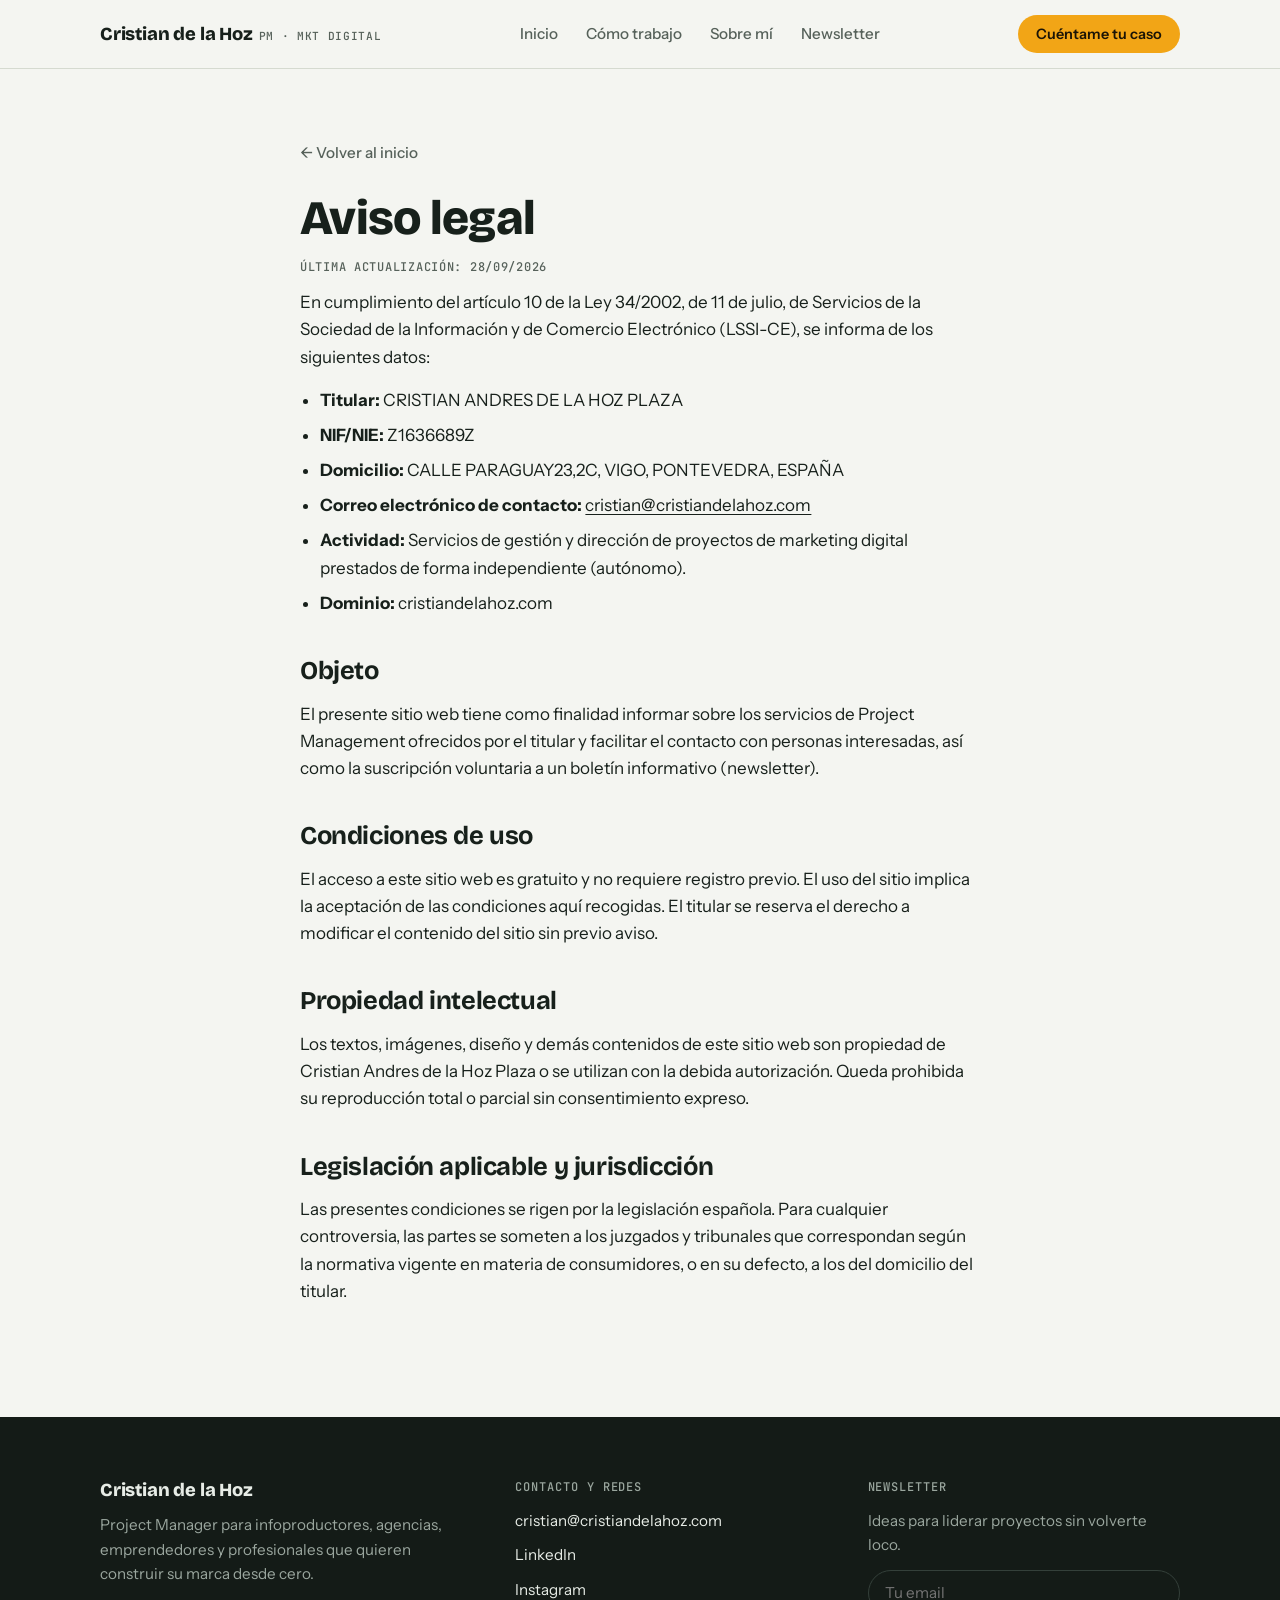
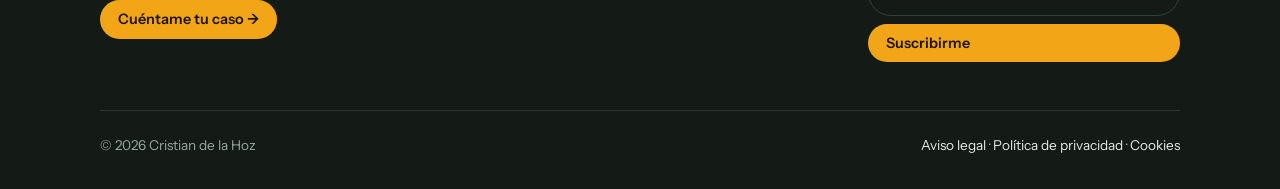
==== aviso-legal.html @ 1de2e6eb "Añade páginas de aviso legal, privacidad y cookies, enlazadas desde el footer y formularios Los esti" ====
<!doctype html>
<html lang="es">
<head>
<meta charset="utf-8">
<meta name="viewport" content="width=device-width, initial-scale=1, viewport-fit=cover">
<title>Aviso legal · Cristian de la Hoz</title>
<meta name="description" content="Aviso legal de cristiandelahoz.com: datos del titular y condiciones de uso del sitio web.">
<link rel="preconnect" href="https://fonts.googleapis.com">
<link rel="preconnect" href="https://fonts.gstatic.com" crossorigin>
<link rel="stylesheet" href="https://fonts.googleapis.com/css2?family=Bricolage+Grotesque:opsz,wght@12..96,500;12..96,700;12..96,800&family=Instrument+Sans:wght@400;500;600&family=JetBrains+Mono:wght@400;500&display=swap">
<link rel="stylesheet" href="css/styles.css">
</head>
<body>

<header>
  <div class="wrap nav">
    <a class="logo" href="index.html">Cristian de la Hoz<span>PM · MKT DIGITAL</span></a>
    <nav aria-label="Principal">
      <ul class="menu" id="menu">
        <li><a href="index.html">Inicio</a></li>
        <li><a href="index.html#como-trabajo">Cómo trabajo</a></li>
        <li><a href="index.html#sobre-mi">Sobre mí</a></li>
        <li><a href="index.html#newsletter">Newsletter</a></li>
      </ul>
    </nav>
    <div class="nav-right">
      <a class="btn btn-primary btn-sm" href="index.html#caso" data-cta="header">Cuéntame tu caso</a>
      <button class="burger" id="burger" aria-label="Abrir menú" aria-expanded="false" aria-controls="menu">
        <svg width="20" height="20" viewBox="0 0 20 20" fill="none" stroke="currentColor" stroke-width="2"><path d="M3 6h14M3 14h14"/></svg>
      </button>
    </div>
  </div>
</header>

<main class="legal-page">
  <article class="wrap prose">
    <a class="back" href="index.html">← Volver al inicio</a>
    <h1>Aviso legal</h1>
    <p class="updated">Última actualización: 28/09/2026</p>

    <p>En cumplimiento del artículo 10 de la Ley 34/2002, de 11 de julio, de Servicios de la Sociedad de la Información y de Comercio Electrónico (LSSI-CE), se informa de los siguientes datos:</p>
    <ul>
      <li><strong>Titular:</strong> CRISTIAN ANDRES DE LA HOZ PLAZA</li>
      <li><strong>NIF/NIE:</strong> Z1636689Z</li>
      <li><strong>Domicilio:</strong> CALLE PARAGUAY23,2C, VIGO, PONTEVEDRA, ESPAÑA</li>
      <li><strong>Correo electrónico de contacto:</strong> <a href="mailto:cristian@cristiandelahoz.com">cristian@cristiandelahoz.com</a></li>
      <li><strong>Actividad:</strong> Servicios de gestión y dirección de proyectos de marketing digital prestados de forma independiente (autónomo).</li>
      <li><strong>Dominio:</strong> cristiandelahoz.com</li>
    </ul>

    <h2>Objeto</h2>
    <p>El presente sitio web tiene como finalidad informar sobre los servicios de Project Management ofrecidos por el titular y facilitar el contacto con personas interesadas, así como la suscripción voluntaria a un boletín informativo (newsletter).</p>

    <h2>Condiciones de uso</h2>
    <p>El acceso a este sitio web es gratuito y no requiere registro previo. El uso del sitio implica la aceptación de las condiciones aquí recogidas. El titular se reserva el derecho a modificar el contenido del sitio sin previo aviso.</p>

    <h2>Propiedad intelectual</h2>
    <p>Los textos, imágenes, diseño y demás contenidos de este sitio web son propiedad de Cristian Andres de la Hoz Plaza o se utilizan con la debida autorización. Queda prohibida su reproducción total o parcial sin consentimiento expreso.</p>

    <h2>Legislación aplicable y jurisdicción</h2>
    <p>Las presentes condiciones se rigen por la legislación española. Para cualquier controversia, las partes se someten a los juzgados y tribunales que correspondan según la normativa vigente en materia de consumidores, o en su defecto, a los del domicilio del titular.</p>
  </article>
</main>

<footer id="legal">
  <div class="wrap">
    <div class="foot">
      <div class="stack">
        <a class="logo" href="index.html">Cristian de la Hoz</a>
        <p>Project Manager para infoproductores, agencias, emprendedores y profesionales que quieren construir su marca desde cero.</p>
        <div><a class="btn btn-primary btn-sm" href="index.html#caso" data-cta="footer">Cuéntame tu caso →</a></div>
      </div>
      <div>
        <h3>Contacto y redes</h3>
        <ul>
          <li><a href="mailto:cristian@cristiandelahoz.com">cristian@cristiandelahoz.com</a></li>
          <li><a href="#">LinkedIn</a></li>
          <li><a href="#">Instagram</a></li>
        </ul>
      </div>
      <div>
        <h3>Newsletter</h3>
        <p>Ideas para liderar proyectos sin volverte loco.</p>
        <form class="mini" id="miniForm" novalidate>
          <input id="m-email" type="email" placeholder="Tu email" aria-label="Tu email">
          <a class="btn btn-primary btn-sm" href="index.html#newsletter">Suscribirme</a>
        </form>
      </div>
    </div>
    <div class="legal">
      <span>© 2026 Cristian de la Hoz</span>
      <span><a href="aviso-legal.html" aria-current="page">Aviso legal</a> · <a href="politica-privacidad.html">Política de privacidad</a> · <a href="politica-cookies.html">Cookies</a></span>
    </div>
  </div>
</footer>

<script>
(function(){
  var burger=document.getElementById('burger'), menu=document.getElementById('menu');
  burger.addEventListener('click',function(){
    var open=menu.classList.toggle('open');
    burger.setAttribute('aria-expanded',open);
  });
  menu.addEventListener('click',function(e){ if(e.target.tagName==='A'){menu.classList.remove('open');burger.setAttribute('aria-expanded','false');} });
})();
</script>

</body>
</html>
---- css/styles.css ----
:root{
  --bg:#F4F5F1; --surface:#FFFFFF; --alt:#E8EBE4; --ink:#17201B; --muted:#56615A; --line:#D5DAD0;
  --accent:#F2A516; --accent-ink:#1B1406; --accent-soft:#FBEDC8; --dark:#141B17; --dark-ink:#E7ECE6; --dark-muted:#9AA69E;
  --done:#2F7D55;
  --ok-bg:#DDF0E4; --ok-ink:#1F6242; --rev-bg:#FBEDC8; --rev-ink:#7A5200; --blk-bg:#F9DEDB; --blk-ink:#A2291E;
  --shadow:rgba(23,32,27,.18);
  --display:"Bricolage Grotesque", "Segoe UI", system-ui, sans-serif;
  --body:"Instrument Sans", "Segoe UI", system-ui, -apple-system, sans-serif;
  --mono:"JetBrains Mono", ui-monospace, Consolas, monospace;
  --r:10px;
}
@media (prefers-color-scheme: dark){
  :root:not([data-theme="light"]){
    color-scheme:dark;
    --bg:#101512; --surface:#18201B; --alt:#141B17; --ink:#E7ECE6; --muted:#9AA69E; --line:#2A342E;
    --accent:#F4B032; --accent-ink:#1B1406; --accent-soft:#2A2414; --dark:#0B0F0D; --done:#5DBB88;
    --ok-bg:#183426; --ok-ink:#7FD3A2; --rev-bg:#3A2E12; --rev-ink:#F4C766; --blk-bg:#3B1D1A; --blk-ink:#F29A90; --shadow:rgba(0,0,0,.5);
  }
}
:root[data-theme="dark"]{
  color-scheme:dark;
  --bg:#101512; --surface:#18201B; --alt:#141B17; --ink:#E7ECE6; --muted:#9AA69E; --line:#2A342E;
  --accent:#F4B032; --accent-ink:#1B1406; --accent-soft:#2A2414; --dark:#0B0F0D; --done:#5DBB88;
    --ok-bg:#183426; --ok-ink:#7FD3A2; --rev-bg:#3A2E12; --rev-ink:#F4C766; --blk-bg:#3B1D1A; --blk-ink:#F29A90; --shadow:rgba(0,0,0,.5);
}
*{box-sizing:border-box}
body{margin:0}
img{max-width:100%}
[hidden]{display:none!important}
html{scroll-behavior:smooth;scroll-padding-top:84px}
@media (prefers-reduced-motion:reduce){html{scroll-behavior:auto}*{transition:none!important;animation:none!important}}
body{background:var(--bg);color:var(--ink);font:400 17px/1.6 var(--body);-webkit-font-smoothing:antialiased}
h1,h2,h3{font-family:var(--display);line-height:1.08;text-wrap:balance;margin:0;letter-spacing:-.015em}
h2{font-size:clamp(1.9rem,4.2vw,2.8rem);font-weight:800}
h3{font-size:1.25rem;font-weight:700;letter-spacing:0}
p{margin:0}
a{color:inherit}
:focus-visible{outline:3px solid var(--accent);outline-offset:3px;border-radius:4px}
.wrap{max-width:1120px;margin-inline:auto;padding-inline:20px}
section{padding-block:clamp(64px,9vw,112px)}
.label{font:500 .75rem/1 var(--mono);letter-spacing:.08em;text-transform:uppercase;color:var(--muted)}
.lede{font-size:1.125rem;color:var(--muted);max-width:62ch}
.stack{display:flex;flex-direction:column;gap:14px}

/* Buttons: the accent colour lives only here */
.btn{display:inline-flex;align-items:center;gap:.5em;font:600 1rem/1 var(--body);padding:15px 22px;border-radius:999px;text-decoration:none;border:2px solid transparent;cursor:pointer;transition:transform .2s ease, box-shadow .2s ease, background .2s ease, color .2s ease}
.btn:hover{transform:translateY(-2px);box-shadow:0 6px 16px -6px var(--shadow)}
.btn:disabled{transform:none;box-shadow:none;cursor:wait}
.btn-primary{background:var(--accent);color:var(--accent-ink)}
.btn-primary:hover{filter:brightness(1.05)}
.btn-ghost{border-color:var(--ink);color:var(--ink);background:transparent}
.btn-ghost:hover{background:var(--ink);color:var(--bg)}
.btn-sm{padding:10px 16px;font-size:.9rem}

/* Header */
header{position:sticky;top:env(safe-area-inset-top,0px);z-index:20;background:color-mix(in srgb,var(--bg) 88%,transparent);backdrop-filter:blur(10px);border-bottom:1px solid var(--line)}
.nav{display:flex;align-items:center;justify-content:space-between;gap:16px;height:68px}
.logo{font:800 1.15rem/1 var(--display);text-decoration:none;letter-spacing:-.01em;white-space:nowrap}
.logo span{font:500 .7rem/1 var(--mono);color:var(--muted);letter-spacing:.06em;margin-left:6px}
.menu{display:flex;gap:28px;list-style:none;margin:0;padding:0}
.menu a{text-decoration:none;font-weight:500;font-size:.95rem;color:var(--muted);position:relative;transition:color .2s ease}
.menu a::after{content:"";position:absolute;left:0;right:0;bottom:-4px;height:2px;background:var(--ink);transform:scaleX(0);transform-origin:left;transition:transform .25s ease}
.menu a:hover,.menu a:focus-visible{color:var(--ink)}
.menu a:hover::after,.menu a:focus-visible::after{transform:scaleX(1)}
.nav-right{display:flex;align-items:center;gap:10px}
.burger{display:none;background:none;border:1px solid var(--line);border-radius:8px;width:42px;height:42px;cursor:pointer;color:var(--ink)}
@media (max-width:820px){
  .menu{display:none;position:absolute;left:0;right:0;top:68px;flex-direction:column;gap:0;background:var(--bg);border-bottom:1px solid var(--line);padding:8px 20px 16px}
  .menu.open{display:flex}
  .menu a{display:block;width:fit-content;padding:12px 0;font-size:1.05rem;color:var(--ink)}
  .menu a::after{bottom:8px}
  .burger{display:inline-grid;place-items:center}
  .logo span{display:none}
}

/* Hero */
.hero{padding-block:clamp(48px,8vw,96px)}
.hero-grid{display:grid;grid-template-columns:1.15fr .85fr;gap:clamp(32px,6vw,72px);align-items:center}
.hero h1{font-size:clamp(2.3rem,5.6vw,4rem);font-weight:800;letter-spacing:-.025em}
.hero h1 em{font-style:normal;background:linear-gradient(transparent 62%,var(--accent-soft) 62%)}
.hero .ctas{display:flex;flex-wrap:wrap;gap:12px;margin-top:8px}
.micro{font-size:.9rem;color:var(--muted)}
.portrait{position:relative}
.photo{aspect-ratio:4/5;max-width:100%;border-radius:var(--r);background:repeating-linear-gradient(135deg,var(--alt) 0 12px,var(--bg) 12px 24px);border:1px dashed var(--line);display:grid;place-items:center;text-align:center;color:var(--muted);font:500 .8rem/1.5 var(--mono);padding:20px}
.pic{display:block;width:100%;height:auto;aspect-ratio:3/4;object-fit:cover;object-position:50% 20%;border-radius:var(--r);background:#6f6f6f}
.pic-about{aspect-ratio:4/5;object-position:45% 35%}
.board{position:absolute;left:-28px;bottom:28px;width:min(280px,82%);background:var(--surface);border:1px solid var(--line);border-radius:var(--r);box-shadow:0 18px 40px -18px rgba(0,0,0,.35);padding:14px 16px;display:flex;flex-direction:column;gap:10px}
.progress{display:flex;flex-direction:column;gap:6px}
.progress-top{display:flex;justify-content:space-between;align-items:baseline;gap:8px}
.progress-top .pct{font:500 .72rem/1 var(--mono);color:var(--ink);font-variant-numeric:tabular-nums}
.bar{height:6px;border-radius:999px;background:var(--alt);overflow:hidden}
.bar span{display:block;height:100%;width:60%;background:var(--accent);border-radius:inherit}
.board .row{display:grid;grid-template-columns:auto 1fr auto;gap:10px;align-items:center;font-size:.86rem;line-height:1.25}
.avatar{width:24px;height:24px;border-radius:50%;display:grid;place-items:center;font:700 .7rem/1 var(--body);color:#fff}
.av-a{background:#3E6FB0}.av-l{background:#7D55A8}.av-m{background:#2B8A8A}
.row .task{display:flex;flex-direction:column;gap:3px;min-width:0}
.row .who{font:500 .66rem/1 var(--mono);letter-spacing:.04em;color:var(--muted)}
.status{font:500 .66rem/1 var(--mono);padding:5px 7px;border-radius:999px;white-space:nowrap}
.st-ok{background:var(--ok-bg);color:var(--ok-ink)}
.st-rev{background:var(--rev-bg);color:var(--rev-ink)}
.st-blk{background:var(--blk-bg);color:var(--blk-ink)}
.due{font:500 .7rem/1 var(--mono);color:var(--muted);padding-top:8px;border-top:1px solid var(--line)}
@keyframes pop{0%{transform:scale(0)}60%{transform:scale(1.15)}80%{transform:scale(.95)}100%{transform:scale(1)}}
.board.pre .status{transform:scale(0)}
.board.play .status{animation:pop .5s cubic-bezier(.34,1.56,.64,1) var(--d,0s) both}
@media (max-width:820px){
  .hero-grid{grid-template-columns:1fr}
  .portrait{max-width:420px}
  .board{left:auto;right:-8px}
}

/* Problem */
.problem{background:var(--alt)}
.problem-grid{display:grid;grid-template-columns:repeat(2,1fr);gap:16px;margin-top:40px}
.pcard{background:var(--surface);border-radius:var(--r);padding:24px;display:grid;grid-template-columns:40px 1fr;gap:16px;align-items:start;font-size:1.05rem}
.pcard svg{width:40px;height:40px;color:var(--ink)}
.pcard,.fit{transition:transform .25s ease, box-shadow .25s ease}
.pcard:hover,.fit:hover{transform:translateY(-2px);box-shadow:0 10px 24px -12px var(--shadow)}
.closing{margin-top:40px;font:700 clamp(1.3rem,2.6vw,1.75rem)/1.3 var(--display);max-width:34ch}
@media (max-width:700px){.problem-grid{grid-template-columns:1fr}}

/* Approach */
.cards3{display:grid;grid-template-columns:repeat(3,1fr);gap:20px;margin-top:40px}
.acard{border-top:2px solid var(--ink);padding-top:20px;display:flex;flex-direction:column;gap:10px}
.acard .label{color:var(--ink)}
.acard p{color:var(--muted)}
.cards4{grid-template-columns:repeat(2,1fr)}
@media (max-width:820px){.cards3{grid-template-columns:1fr}}

/* Who */
.who-sec{border-top:1px solid var(--line)}
.fit{background:var(--surface);border:1px solid var(--line);border-radius:var(--r);padding:26px;display:flex;flex-direction:column;gap:10px}
.fit p{color:var(--muted)}
.notfit{margin-top:20px;border:1px dashed var(--muted);border-radius:var(--r);padding:22px 26px;display:grid;grid-template-columns:auto 1fr;gap:6px 20px;align-items:baseline}
.notfit strong{font-family:var(--display);font-size:1.1rem}
.notfit p{color:var(--muted)}
@media (max-width:700px){.notfit{grid-template-columns:1fr}}

/* Steps */
.steps{display:grid;grid-template-columns:repeat(3,1fr);gap:24px;margin-top:48px;list-style:none;padding:0;counter-reset:s;position:relative}
.steps::before{content:"";position:absolute;top:22px;left:22px;right:22px;height:2px;background:var(--line);transform-origin:left center;transition:transform .9s ease}
.steps.pre::before{transform:scaleX(0)}
.steps.instant::before{transition:none}
.steps li{position:relative;display:flex;flex-direction:column;gap:10px;counter-increment:s}
.steps li::before{content:counter(s);width:44px;height:44px;border-radius:50%;background:var(--ink);color:var(--bg);display:grid;place-items:center;font:700 1.1rem/1 var(--display);margin-bottom:8px}
.steps p{color:var(--muted)}
.after-steps{margin-top:40px}
@media (max-width:820px){
  .steps{grid-template-columns:1fr;gap:28px}
  .steps::before{top:22px;bottom:22px;left:21px;right:auto;width:2px;height:auto;transform-origin:center top}
  .steps.pre::before{transform:scaleY(0)}
  .steps li{padding-left:64px}
  .steps li::before{position:absolute;left:0;top:-4px}
}

/* About */
.about{background:var(--alt)}
.about-grid{display:grid;grid-template-columns:.8fr 1.2fr;gap:clamp(32px,6vw,72px);align-items:start}
.about .photo{aspect-ratio:1/1}
.about .text{display:flex;flex-direction:column;gap:18px;max-width:60ch}
.about .text p{color:var(--ink)}
@media (max-width:820px){.about-grid{grid-template-columns:1fr}.about .pic{max-width:380px}}

/* Form */
.form-wrap{max-width:640px;margin-inline:auto}
form{display:flex;flex-direction:column;gap:18px;margin-top:32px}
.field{display:flex;flex-direction:column;gap:6px}
.field label,.field legend{font-weight:600;font-size:.95rem}
.opt{font-weight:400;color:var(--muted);font-size:.85rem}
input[type=text],input[type=email],select,textarea{font:inherit;font-size:1rem;color:var(--ink);background:var(--surface);border:1.5px solid var(--line);border-radius:8px;padding:12px 14px;width:100%}
input:focus,select:focus,textarea:focus{outline:none;border-color:var(--ink)}
textarea{min-height:130px;resize:vertical}
fieldset{border:0;padding:0;margin:0}
.chips{display:flex;flex-wrap:wrap;gap:8px;margin-top:4px}
.chips label{font-weight:500;border:1.5px solid var(--line);border-radius:999px;padding:8px 14px;cursor:pointer;background:var(--surface)}
.chips input{position:absolute;opacity:0;pointer-events:none}
.chips input:checked+span{font-weight:600}
.chips label:has(input:checked){border-color:var(--ink);background:var(--ink);color:var(--bg)}
.chips label:has(input:focus-visible){outline:3px solid var(--accent);outline-offset:2px}
.two{display:grid;grid-template-columns:1fr 1fr;gap:18px}
@media (max-width:560px){.two{grid-template-columns:1fr}}
.check{display:flex;gap:10px;align-items:flex-start;font-size:.92rem;color:var(--muted)}
.check input{margin-top:5px;width:18px;height:18px;accent-color:var(--ink)}
.err{color:#C0392B;font-size:.85rem}
.confirm{margin-top:32px;background:var(--surface);border:1px solid var(--line);border-radius:var(--r);padding:28px;display:flex;flex-direction:column;gap:8px}
.confirm h3{font-size:1.4rem}
.ph{font-family:var(--mono);font-size:.85em;background:var(--accent-soft);padding:1px 6px;border-radius:4px}

/* Newsletter */
.news{padding-block:0 clamp(64px,9vw,112px)}
.news-box{background:var(--accent-soft);border-radius:calc(var(--r) * 1.6);padding:clamp(28px,5vw,56px);display:grid;grid-template-columns:1fr 1fr;gap:32px;align-items:center}
.news-box p{color:var(--muted);margin-top:12px}
.news form{margin:0;gap:12px}
.news .row2{display:grid;grid-template-columns:1fr 1fr;gap:10px}
@media (max-width:820px){.news-box{grid-template-columns:1fr}}
@media (max-width:480px){.news .row2{grid-template-columns:1fr}}

/* FAQ */
.faq-list{margin-top:32px;border-top:1px solid var(--line);max-width:760px}
details{border-bottom:1px solid var(--line)}
summary{list-style:none;cursor:pointer;padding:22px 40px 22px 0;font:700 1.15rem/1.3 var(--display);position:relative}
summary::-webkit-details-marker{display:none}
summary::after{content:"+";position:absolute;right:4px;top:18px;font:400 1.6rem/1 var(--body);color:var(--muted);transition:transform .2s}
details[open] summary::after{transform:rotate(45deg)}
details p{padding-bottom:22px;color:var(--muted);max-width:60ch}

/* Footer */
footer{background:var(--dark);color:var(--dark-ink);padding-block:64px 32px}
.foot{display:grid;grid-template-columns:1.2fr 1fr 1fr;gap:40px}
footer .logo{color:var(--dark-ink)}
footer p,footer li{color:var(--dark-muted);font-size:.95rem}
footer ul{list-style:none;padding:0;margin:0;display:flex;flex-direction:column;gap:10px}
footer a{text-decoration:none;color:var(--dark-ink)}
footer a:hover{text-decoration:underline}
footer h3{font:500 .75rem/1 var(--mono);letter-spacing:.08em;text-transform:uppercase;color:var(--dark-muted);margin-bottom:16px}
.mini{display:flex;gap:8px;margin-top:12px}
.mini input{background:transparent;border:1.5px solid #34403A;color:var(--dark-ink);border-radius:999px;padding:10px 16px;font:inherit;font-size:.95rem;flex:1;min-width:0}
.legal{margin-top:48px;padding-top:24px;border-top:1px solid #2A342E;display:flex;flex-wrap:wrap;justify-content:space-between;gap:12px;font-size:.85rem;color:var(--dark-muted)}
@media (max-width:820px){.foot{grid-template-columns:1fr}}

/* Páginas legales */
.legal-page{padding-block:clamp(40px,6vw,72px) clamp(64px,9vw,112px)}
.prose{max-width:720px;display:flex;flex-direction:column;gap:16px}
.back{display:inline-flex;align-items:center;gap:6px;width:fit-content;font-weight:500;font-size:.95rem;color:var(--muted);text-decoration:none;transition:color .2s ease}
.back:hover,.back:focus-visible{color:var(--ink)}
.prose h1{font-size:clamp(2.1rem,5vw,3rem);font-weight:800;margin-top:12px}
.prose .updated{font:500 .75rem/1 var(--mono);letter-spacing:.06em;text-transform:uppercase;color:var(--muted)}
.prose h2{font-size:clamp(1.3rem,2.6vw,1.6rem);font-weight:700;margin-top:24px}
.prose p,.prose li{color:var(--ink)}
.prose ul{margin:0;padding-left:1.2em;display:flex;flex-direction:column;gap:8px}
.prose a{text-underline-offset:3px}
.prose .note{color:var(--muted);font-size:.95rem}
.table-wrap{overflow-x:auto;border:1px solid var(--line);border-radius:var(--r)}
.prose table{border-collapse:collapse;width:100%;min-width:560px;font-size:.95rem}
.prose th,.prose td{text-align:left;vertical-align:top;padding:12px 14px;border-bottom:1px solid var(--line)}
.prose th{font:500 .72rem/1.3 var(--mono);letter-spacing:.06em;text-transform:uppercase;color:var(--muted);background:var(--alt)}
.prose tr:last-child td{border-bottom:0}
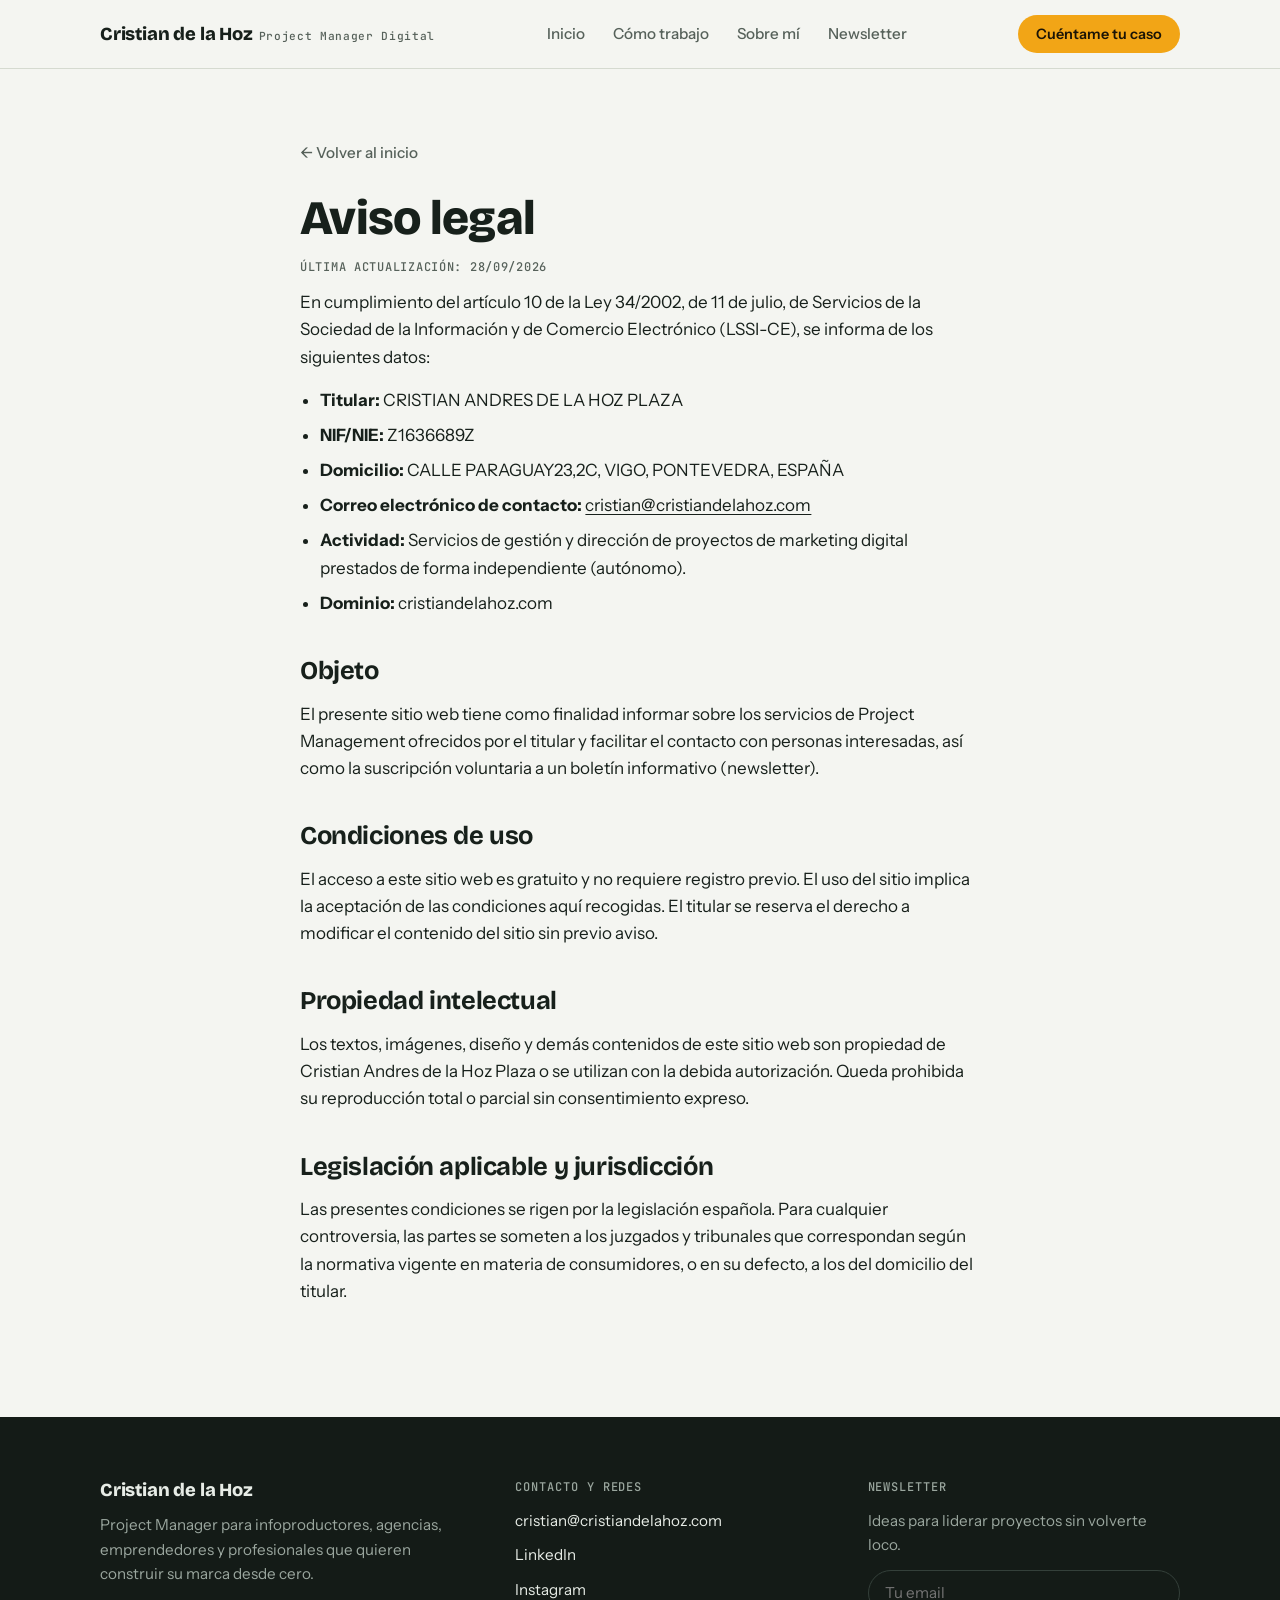
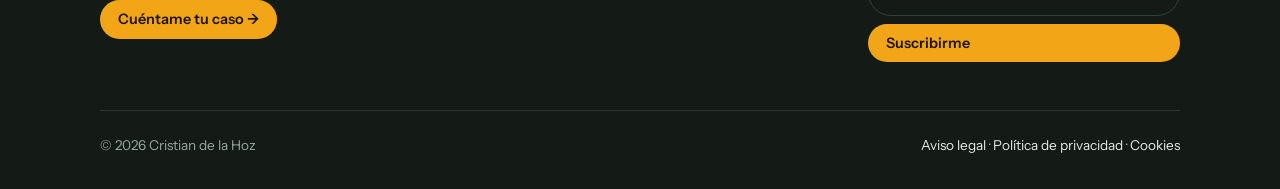
==== commit b122a5c5: "Corrige header y reduce espaciado del Hero Co-Authored-By: Claude Opus 5.5 <noreply@anthropic.com>" ====
--- a/aviso-legal.html
+++ b/aviso-legal.html
@@ -5,6 +5,8 @@
 <meta name="viewport" content="width=device-width, initial-scale=1, viewport-fit=cover">
 <title>Aviso legal · Cristian de la Hoz</title>
 <meta name="description" content="Aviso legal de cristiandelahoz.com: datos del titular y condiciones de uso del sitio web.">
+<link rel="icon" type="image/png" sizes="32x32" href="favicon.png">
+<link rel="icon" type="image/svg+xml" href="favicon.svg">
 <link rel="preconnect" href="https://fonts.googleapis.com">
 <link rel="preconnect" href="https://fonts.gstatic.com" crossorigin>
 <link rel="stylesheet" href="https://fonts.googleapis.com/css2?family=Bricolage+Grotesque:opsz,wght@12..96,500;12..96,700;12..96,800&family=Instrument+Sans:wght@400;500;600&family=JetBrains+Mono:wght@400;500&display=swap">
@@ -14,7 +16,7 @@
 
 <header>
   <div class="wrap nav">
-    <a class="logo" href="index.html">Cristian de la Hoz<span>PM · MKT DIGITAL</span></a>
+    <a class="logo" href="index.html">Cristian de la Hoz<span>Project Manager Digital</span></a>
     <nav aria-label="Principal">
       <ul class="menu" id="menu">
         <li><a href="index.html">Inicio</a></li>
@@ -74,8 +76,8 @@
         <h3>Contacto y redes</h3>
         <ul>
           <li><a href="mailto:cristian@cristiandelahoz.com">cristian@cristiandelahoz.com</a></li>
-          <li><a href="#">LinkedIn</a></li>
-          <li><a href="#">Instagram</a></li>
+          <li><a href="https://es.linkedin.com/in/cristian-de-la-hoz-plaza" target="_blank" rel="noopener noreferrer">LinkedIn</a></li>
+          <li><a href="https://www.instagram.com/crisdelahoz_pm/" target="_blank" rel="noopener noreferrer">Instagram</a></li>
         </ul>
       </div>
       <div>
--- a/css/styles.css
+++ b/css/styles.css
@@ -57,12 +57,22 @@
 .nav{display:flex;align-items:center;justify-content:space-between;gap:16px;height:68px}
 .logo{font:800 1.15rem/1 var(--display);text-decoration:none;letter-spacing:-.01em;white-space:nowrap}
 .logo span{font:500 .7rem/1 var(--mono);color:var(--muted);letter-spacing:.06em;margin-left:6px}
+@media (max-width:1040px){.logo span{display:none}}
 .menu{display:flex;gap:28px;list-style:none;margin:0;padding:0}
-.menu a{text-decoration:none;font-weight:500;font-size:.95rem;color:var(--muted);position:relative;transition:color .2s ease}
+.menu a{white-space:nowrap;text-decoration:none;font-weight:500;font-size:.95rem;color:var(--muted);position:relative;transition:color .2s ease}
 .menu a::after{content:"";position:absolute;left:0;right:0;bottom:-4px;height:2px;background:var(--ink);transform:scaleX(0);transform-origin:left;transition:transform .25s ease}
 .menu a:hover,.menu a:focus-visible{color:var(--ink)}
 .menu a:hover::after,.menu a:focus-visible::after{transform:scaleX(1)}
 .nav-right{display:flex;align-items:center;gap:10px}
+.nav-right .btn{white-space:nowrap}
+@media (max-width:768px){
+  .nav{gap:10px}
+  .nav-right{gap:8px}
+  .nav-right .btn{padding:9px 12px;font-size:.82rem}
+}
+@media (max-width:400px){
+  .logo{font-size:1rem}
+}
 .burger{display:none;background:none;border:1px solid var(--line);border-radius:8px;width:42px;height:42px;cursor:pointer;color:var(--ink)}
 @media (max-width:820px){
   .menu{display:none;position:absolute;left:0;right:0;top:68px;flex-direction:column;gap:0;background:var(--bg);border-bottom:1px solid var(--line);padding:8px 20px 16px}
@@ -74,8 +84,8 @@
 }
 
 /* Hero */
-.hero{padding-block:clamp(48px,8vw,96px)}
-.hero-grid{display:grid;grid-template-columns:1.15fr .85fr;gap:clamp(32px,6vw,72px);align-items:center}
+.hero{padding-block:32px clamp(48px,8vw,96px)}
+.hero-grid{display:grid;grid-template-columns:1.15fr .85fr;gap:clamp(32px,6vw,72px);align-items:start}
 .hero h1{font-size:clamp(2.3rem,5.6vw,4rem);font-weight:800;letter-spacing:-.025em}
 .hero h1 em{font-style:normal;background:linear-gradient(transparent 62%,var(--accent-soft) 62%)}
 .hero .ctas{display:flex;flex-wrap:wrap;gap:12px;margin-top:8px}
@@ -83,8 +93,10 @@
 .portrait{position:relative}
 .photo{aspect-ratio:4/5;max-width:100%;border-radius:var(--r);background:repeating-linear-gradient(135deg,var(--alt) 0 12px,var(--bg) 12px 24px);border:1px dashed var(--line);display:grid;place-items:center;text-align:center;color:var(--muted);font:500 .8rem/1.5 var(--mono);padding:20px}
 .pic{display:block;width:100%;height:auto;aspect-ratio:3/4;object-fit:cover;object-position:50% 20%;border-radius:var(--r);background:#6f6f6f}
-.pic-about{aspect-ratio:4/5;object-position:45% 35%}
-.board{position:absolute;left:-28px;bottom:28px;width:min(280px,82%);background:var(--surface);border:1px solid var(--line);border-radius:var(--r);box-shadow:0 18px 40px -18px rgba(0,0,0,.35);padding:14px 16px;display:flex;flex-direction:column;gap:10px}
+.pic-about{aspect-ratio:4/5;object-position:top center}
+/* Escritorio: la tarjeta va en el flujo, debajo de la foto, montando solo sus últimos 60px.
+   Al estar en el flujo, el hero crece con ella y no choca con la sección siguiente. */
+.board{position:relative;z-index:1;margin-top:-60px;margin-left:-16px;width:min(280px,82%);background:var(--surface);border:1px solid var(--line);border-radius:var(--r);box-shadow:0 18px 40px -18px rgba(0,0,0,.35);padding:14px 16px;display:flex;flex-direction:column;gap:10px}
 .progress{display:flex;flex-direction:column;gap:6px}
 .progress-top{display:flex;justify-content:space-between;align-items:baseline;gap:8px}
 .progress-top .pct{font:500 .72rem/1 var(--mono);color:var(--ink);font-variant-numeric:tabular-nums}
@@ -106,7 +118,10 @@
 @media (max-width:820px){
   .hero-grid{grid-template-columns:1fr}
   .portrait{max-width:420px}
-  .board{left:auto;right:-8px}
+}
+/* Móvil: la tarjeta va debajo de la foto, con su mismo ancho, sin taparla */
+@media (max-width:768px){
+  .board{position:static;width:100%;margin-top:16px;margin-left:0}
 }
 
 /* Problem */
@@ -235,3 +250,27 @@
 .prose th,.prose td{text-align:left;vertical-align:top;padding:12px 14px;border-bottom:1px solid var(--line)}
 .prose th{font:500 .72rem/1.3 var(--mono);letter-spacing:.06em;text-transform:uppercase;color:var(--muted);background:var(--alt)}
 .prose tr:last-child td{border-bottom:0}
+
+/* Dolor específico: banda oscura entre "¿Te suena…?" y "Mi enfoque" */
+.pain{background:var(--dark);color:var(--dark-ink)}
+.pain-grid{display:grid;grid-template-columns:1fr 1fr;gap:clamp(24px,5vw,64px);align-items:start}
+.pain h2{font-size:clamp(1.7rem,3.6vw,2.4rem)}
+.pain p{color:var(--dark-muted);font-size:1.1rem;max-width:60ch}
+@media (max-width:820px){.pain-grid{grid-template-columns:1fr}}
+
+/* Testimonios */
+.testimonials + section{border-top:1px solid var(--line)}
+.t-grid{display:grid;grid-template-columns:repeat(2,1fr);gap:20px;margin-top:40px}
+.t-card{margin:0;background:var(--surface);border:1px solid var(--line);border-radius:var(--r);padding:26px;display:flex;flex-direction:column;gap:18px}
+.t-card:last-child:nth-child(odd){grid-column:1 / -1;justify-self:center;width:calc(50% - 10px)}
+.t-person{display:grid;grid-template-columns:auto 1fr;gap:14px;align-items:center;line-height:1.3}
+.t-person strong{display:block;font-weight:600}
+.t-role{display:block;font-size:.88rem;color:var(--muted)}
+.t-avatar{display:block;width:52px;height:52px;border-radius:50%;object-fit:cover;background:var(--alt)}
+.t-card blockquote{margin:0;position:relative;padding-top:22px}
+.t-card blockquote::before{content:"\201C";position:absolute;top:-6px;left:-2px;font:800 2.6rem/1 var(--display);color:var(--line)}
+.t-card blockquote p{font-size:1.02rem;line-height:1.65}
+@media (max-width:820px){
+  .t-grid{grid-template-columns:1fr}
+  .t-card:last-child:nth-child(odd){width:auto;justify-self:stretch}
+}
